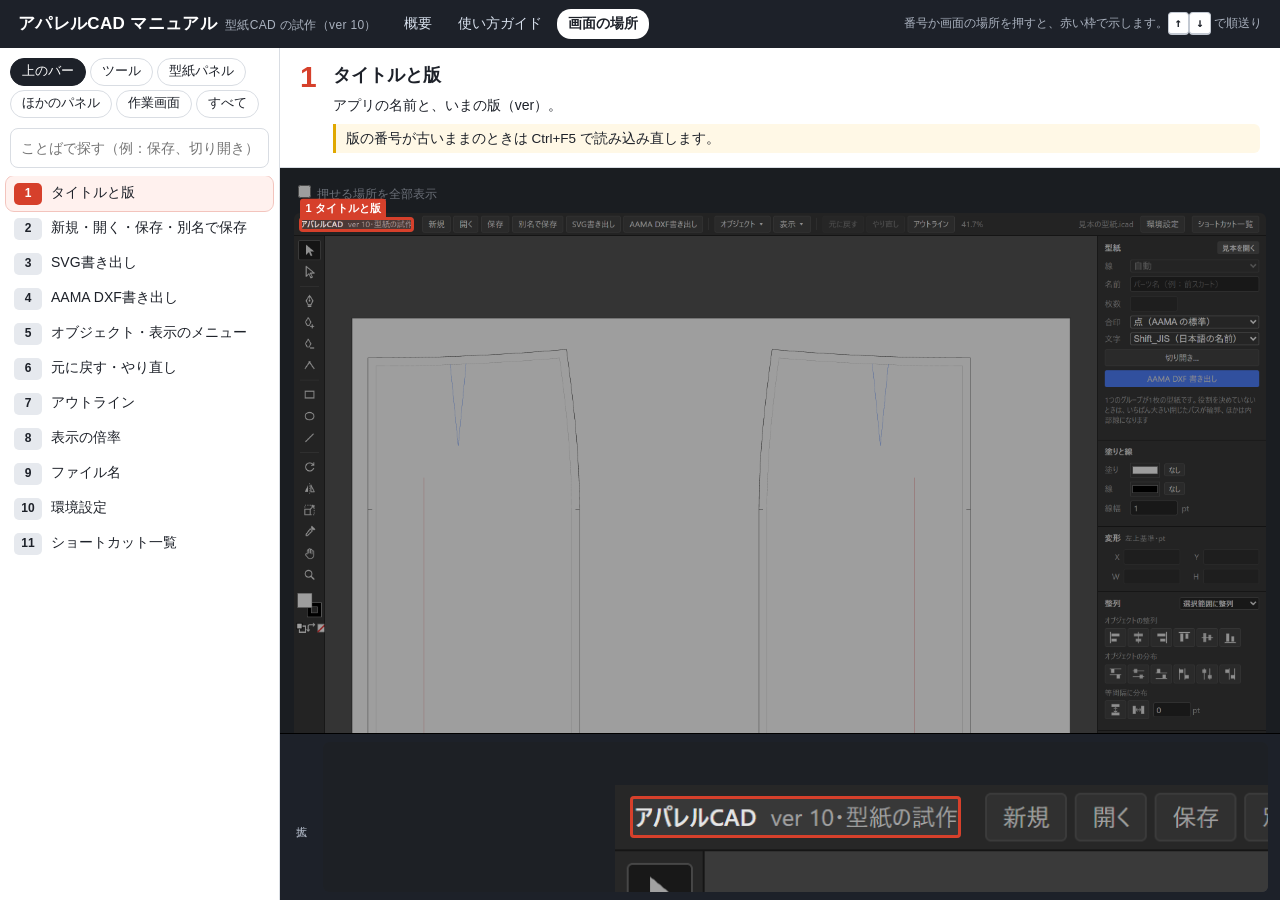
==== index.html @ fd623d96 "アパレルCAD マニュアル（概要・使い方ガイド・画面の場所）を公開 Co-Authored-By: Claude Opus 5.5 <noreply@anthropic.com>" ====
<!doctype html>
<html lang="ja">
<head>
<meta charset="utf-8">
<meta name="viewport" content="width=device-width, initial-scale=1">
<title>画面の場所｜アパレルCAD マニュアル</title>
<link rel="stylesheet" href="style.css">
<style>
html, body { height: 100%; }
body { display: flex; flex-direction: column; overflow: hidden; }
.wrap { flex: 1; display: grid; grid-template-columns: 280px minmax(0, 1fr); min-height: 0; }
.side { background: var(--panel); border-right: 1px solid var(--line); display: flex; flex-direction: column; min-height: 0; }
.cats { display: flex; flex-wrap: wrap; gap: 4px; padding: 10px 10px 6px; }
.cats button { border: 1px solid var(--line); background: #fff; border-radius: 14px; padding: 2px 11px; font: inherit; font-size: 12.5px; cursor: pointer; color: var(--ink); }
.cats button.on { background: var(--ink); color: #fff; border-color: var(--ink); }
.side input { margin: 4px 10px 8px; padding: 7px 10px; border: 1px solid var(--line); border-radius: 8px; font: inherit; font-size: 14px; }
.list { list-style: none; margin: 0; padding: 0 6px 12px; overflow: auto; flex: 1; }
.list li { display: flex; gap: 9px; align-items: flex-start; padding: 6px 8px; border-radius: 8px; cursor: pointer; font-size: 14px; line-height: 1.45; }
.list li:hover { background: #f0f2f5; }
.list li.on { background: var(--acc-soft); outline: 1px solid #f3c4bd; }
.list li .n { flex: none; min-width: 28px; height: 22px; padding: 0 4px; border-radius: 5px; background: #e6e9ee; font-size: 12px; font-weight: 800; display: flex; align-items: center; justify-content: center; margin-top: 1px; }
.list li.on .n { background: var(--acc); color: #fff; }
.list li .c { display: block; font-size: 11px; color: var(--dim); }
.main { display: flex; flex-direction: column; min-height: 0; min-width: 0; }
.detail { background: var(--panel); border-bottom: 1px solid var(--line); padding: 12px 20px; display: grid; grid-template-columns: auto minmax(0, 1fr); gap: 2px 16px; flex: none; }
.detail .no { grid-row: span 4; font-size: 30px; font-weight: 800; color: var(--acc); line-height: 1; padding-top: 2px; }
.detail h2 { margin: 0; font-size: 18px; }
.detail p { margin: 0; font-size: 14px; }
.detail .how { color: var(--dim); }
.detail .nt { font-size: 13.5px; background: var(--note); border-left: 3px solid #e0a800; padding: 3px 10px; border-radius: 0 6px 6px 0; margin-top: 4px; }
.view { flex: 1; overflow: auto; background: #2a2e35; min-height: 0; padding: 14px; }
.stage { position: relative; margin: 0 auto; max-width: 1440px; }
.stage img { display: block; width: 100%; height: auto; border-radius: 6px; user-select: none; }
.hs { position: absolute; border: 2px solid rgba(255, 255, 255, .0); border-radius: 4px; cursor: pointer; }
.stage:hover .hs, .stage.all .hs { border-color: rgba(214, 64, 43, .45); }
.hs:hover { border-color: var(--acc) !important; background: rgba(214, 64, 43, .08); }
.hs i { display: none; position: absolute; left: -2px; top: -2px; transform: translateY(-100%); background: var(--acc); color: #fff; font-style: normal; font-size: 11px; font-weight: 800; padding: 0 5px; border-radius: 3px 3px 0 0; white-space: nowrap; }
.hs:hover i, .hs.on i { display: block; }
.hs.on { border: 3px solid var(--acc) !important; background: rgba(214, 64, 43, .12); box-shadow: 0 0 0 4000px rgba(0, 0, 0, .38); z-index: 2; }
.zoom { flex: none; background: #1d2129; padding: 8px 12px; display: flex; gap: 12px; align-items: center; border-top: 1px solid #000; }
.zoom .lab { color: #aab2bf; font-size: 11px; writing-mode: vertical-rl; flex: none; }
.zoom .box { flex: 1; height: 150px; border-radius: 6px; position: relative; overflow: hidden; background: #2a2e35; }
.zoom .box img { position: absolute; max-width: none; }
.zoom .box i { position: absolute; border: 3px solid var(--acc); border-radius: 4px; box-shadow: 0 0 0 4000px rgba(0, 0, 0, .3); }
.bar { display: flex; gap: 8px; align-items: center; color: #aab2bf; font-size: 12px; margin: 0 auto 8px; max-width: 1440px; }
.bar label { cursor: pointer; }
@media (max-width: 900px) {
  body { overflow: auto; height: auto; }
  .wrap { grid-template-columns: 1fr; }
  .side { border-right: 0; border-bottom: 1px solid var(--line); max-height: 40vh; }
  .view { padding: 8px; }
  .zoom .box { height: 110px; }
}
</style>
</head>
<body>
<header class="top">
  <h1>アパレルCAD マニュアル<small>型紙CAD の試作（ver 10）</small></h1>
  <nav>
    <a href="concept.html">概要</a>
    <a href="guide.html">使い方ガイド</a>
    <a href="index.html" class="on">画面の場所</a>
  </nav>
  <span class="grow"></span>
  <span class="sub">番号か画面の場所を押すと、赤い枠で示します。<kbd>↑</kbd><kbd>↓</kbd> で順送り</span>
</header>
<div class="wrap">
  <aside class="side">
    <div class="cats" id="cats"></div>
    <input id="q" placeholder="ことばで探す（例：保存、切り開き）">
    <ol class="list" id="list"></ol>
  </aside>
  <main class="main">
    <div class="detail" id="detail"></div>
    <div class="view" id="view">
      <div class="bar"><label><input type="checkbox" id="all"> 押せる場所を全部表示</label></div>
      <div class="stage" id="stage"><img src="img/app.png" alt="アパレルCAD の画面（見本の型紙を開いたところ）"></div>
    </div>
    <div class="zoom"><span class="lab">拡大</span><div class="box" id="zoom"><img src="img/app.png" alt=""><i></i></div></div>
  </main>
</div>
<script src="shots.js"></script>
<script src="data.js"></script>
<script>
(function () {
  const $ = (id) => document.getElementById(id);
  const shot = SHOTS.app, W = shot.w, H = shot.h;
  const items = DATA.items.filter((f) => shot.r[f.r]);
  let cur = null, cat = DATA.cats[0].id;
  const esc = (s) => String(s == null ? '' : s).replace(/[&<>"]/g, (m) => ({ '&': '&amp;', '<': '&lt;', '>': '&gt;', '"': '&quot;' }[m]));
  const catName = (id) => (DATA.cats.find((c) => c.id === id) || {}).title || '';

  $('cats').innerHTML = DATA.cats.map((c) => `<button data-c="${c.id}">${esc(c.title)}</button>`).join('') + '<button data-c="*">すべて</button>';
  $('cats').onclick = (e) => { const b = e.target.closest('button'); if (!b) return; cat = b.dataset.c; $('q').value = ''; renderList(); const v = visible(); if (v.length && v.indexOf(cur) < 0) select(v[0]); };
  $('q').oninput = renderList;
  function visible() {
    const q = $('q').value.trim().toLowerCase();
    return items.filter((f) => q ? (f.name + ' ' + f.what + ' ' + (f.how || '') + ' ' + (f.note || '')).toLowerCase().includes(q) : (cat === '*' || f.cat === cat));
  }
  function renderList() {
    const q = $('q').value.trim();
    [...$('cats').children].forEach((b) => b.classList.toggle('on', b.dataset.c === cat && !q));
    $('list').innerHTML = visible().map((f) => `<li data-no="${f.no}" class="${f === cur ? 'on' : ''}"><span class="n">${f.no}</span><span>${esc(f.name)}${cat === '*' || q ? `<span class="c">${esc(catName(f.cat))}</span>` : ''}</span></li>`).join('') || '<li>見つかりません</li>';
  }
  $('list').onclick = (e) => { const li = e.target.closest('li[data-no]'); if (li) select(byNo(li.dataset.no)); };
  const byNo = (n) => items.find((f) => f.no === n);

  // 画面の上の押せる場所
  const pct = (v, d) => (v / d * 100) + '%';
  $('stage').insertAdjacentHTML('beforeend', items.map((f) => {
    const r = shot.r[f.r];
    return `<div class="hs" data-no="${f.no}" title="${f.no} ${esc(f.name)}" style="left:${pct(r[0] - 2, W)};top:${pct(r[1] - 2, H)};width:${pct(r[2] + 4, W)};height:${pct(r[3] + 4, H)}"><i>${f.no} ${esc(f.name)}</i></div>`;
  }).join(''));
  $('stage').onclick = (e) => { const h = e.target.closest('.hs'); if (h) select(byNo(h.dataset.no), false); };
  $('all').onchange = (e) => $('stage').classList.toggle('all', e.target.checked);

  function select(f, scroll = true) {
    if (!f) return;
    cur = f;
    if (cat !== '*' && f.cat !== cat && !$('q').value.trim()) cat = f.cat;
    renderList();
    const li = $('list').querySelector(`li[data-no="${f.no}"]`); if (li) li.scrollIntoView({ block: 'nearest' });
    $('detail').innerHTML = `<div class="no">${f.no}</div><h2>${esc(f.name)}</h2><p>${esc(f.what)}</p>${f.how ? `<p class="how">${esc(f.how)}</p>` : ''}${f.note ? `<p class="nt">${esc(f.note)}</p>` : ''}`;
    document.querySelectorAll('.hs').forEach((h) => h.classList.toggle('on', h.dataset.no === f.no));
    if (scroll) { const h = document.querySelector(`.hs[data-no="${f.no}"]`); if (h) h.scrollIntoView({ block: 'nearest', inline: 'nearest', behavior: 'smooth' }); }
    drawZoom(f);
  }
  // 下の拡大：選んだ場所のまわりを大きく
  function drawZoom(f) {
    const box = $('zoom'), img = box.querySelector('img'), mark = box.querySelector('i');
    const r = shot.r[f.r], bw = box.clientWidth, bh = box.clientHeight;
    const s = Math.min(3, bh / (r[3] + 60), bw / (r[2] + 80));
    const cx = r[0] + r[2] / 2, cy = r[1] + r[3] / 2;
    img.style.width = (W * s) + 'px';
    img.style.left = (bw / 2 - cx * s) + 'px'; img.style.top = (bh / 2 - cy * s) + 'px';
    Object.assign(mark.style, { left: (bw / 2 - r[2] * s / 2 - 4) + 'px', top: (bh / 2 - r[3] * s / 2 - 4) + 'px', width: (r[2] * s + 8) + 'px', height: (r[3] * s + 8) + 'px' });
  }
  window.addEventListener('resize', () => cur && drawZoom(cur));
  document.addEventListener('keydown', (e) => {
    if (e.target.tagName === 'INPUT' || !['ArrowDown', 'ArrowUp'].includes(e.key)) return;
    const v = visible(), i = v.indexOf(cur);
    const n = v[Math.max(0, Math.min(v.length - 1, i + (e.key === 'ArrowDown' ? 1 : -1)))];
    if (n) { e.preventDefault(); select(n); }
  });
  renderList();
  select(items.find((f) => f.cat === cat), false);
})();
</script>
</body>
</html>
---- style.css ----
/* アパレルCAD マニュアル 共通のデザイン */
:root {
  --bg: #f4f5f7; --panel: #fff; --line: #d9dde3; --ink: #1d2129; --dim: #5f6b7d;
  --acc: #d6402b; --acc-soft: #fff1ee; --blue: #2f6fff; --green: #0f9d58; --orange: #f08c00; --note: #fff8e6;
}
* { box-sizing: border-box; }
html, body { margin: 0; }
body { background: var(--bg); color: var(--ink); font: 15px/1.75 "Yu Gothic UI", "Hiragino Sans", "Meiryo", sans-serif; }
a { color: #1a5fd6; }
kbd { display: inline-block; min-width: 1.6em; padding: 0 6px; border: 1px solid #c3c9d2; border-bottom-width: 2px; border-radius: 4px; background: #fff; font: 600 12.5px/1.6 Consolas, "Yu Gothic UI", monospace; text-align: center; color: var(--ink); }
code { background: #eef0f3; border-radius: 4px; padding: 0 5px; font-size: .92em; }

/* 上のバー（全ページ共通） */
.top { position: sticky; top: 0; z-index: 20; display: flex; align-items: center; gap: 6px 16px; flex-wrap: wrap; padding: 9px 18px; background: #1d2129; color: #fff; }
.top h1 { margin: 0; font-size: 17px; letter-spacing: .02em; }
.top h1 small { color: #aab2bf; font-weight: 400; font-size: 12px; margin-left: 8px; }
.top nav { display: flex; gap: 4px; flex-wrap: wrap; }
.top nav a { color: #d9e2ef; text-decoration: none; font-size: 13.5px; padding: 3px 11px; border-radius: 14px; }
.top nav a:hover { background: #333a45; }
.top nav a.on { background: #fff; color: var(--ink); font-weight: 700; }
.top .grow { flex: 1; }
.top .sub { color: #aab2bf; font-size: 12px; }

/* 読み物のページ */
.doc { display: grid; grid-template-columns: 230px minmax(0, 1fr); gap: 28px; max-width: 1240px; margin: 0 auto; padding: 24px 20px 80px; }
.toc { position: sticky; top: 64px; align-self: start; max-height: calc(100vh - 84px); overflow: auto; font-size: 13.5px; }
.toc b { display: block; font-size: 12px; color: var(--dim); margin: 4px 0 6px; }
.toc a { display: block; color: var(--ink); text-decoration: none; padding: 4px 10px; border-left: 3px solid transparent; border-radius: 0 6px 6px 0; }
.toc a:hover { background: #e9ecf0; }
.toc a.on { border-left-color: var(--acc); background: var(--acc-soft); font-weight: 700; }
.toc a.sub { padding-left: 22px; font-size: 12.5px; color: var(--dim); }
article { min-width: 0; }
article > section { background: var(--panel); border: 1px solid var(--line); border-radius: 12px; padding: 26px 30px 30px; margin-bottom: 22px; }
article h2 { margin: 0 0 4px; font-size: 22px; display: flex; align-items: center; gap: 10px; }
article h2 .num { flex: none; width: 34px; height: 34px; border-radius: 50%; background: var(--acc); color: #fff; font-size: 17px; display: inline-flex; align-items: center; justify-content: center; }
article h3 { margin: 26px 0 6px; font-size: 17px; border-bottom: 2px solid #eef0f3; padding-bottom: 4px; }
article .lead { color: var(--dim); margin: 2px 0 14px; }
article p { margin: 8px 0; }
.note { background: var(--note); border-left: 4px solid #e0a800; padding: 8px 14px; border-radius: 0 8px 8px 0; margin: 12px 0; font-size: 14px; }
.tip { background: #eef6ff; border-left: 4px solid var(--blue); padding: 8px 14px; border-radius: 0 8px 8px 0; margin: 12px 0; font-size: 14px; }
table.t { border-collapse: collapse; width: 100%; margin: 10px 0; font-size: 14px; }
table.t th, table.t td { border: 1px solid var(--line); padding: 6px 10px; text-align: left; vertical-align: top; }
table.t th { background: #f0f2f5; font-weight: 700; white-space: nowrap; }
.sw { display: inline-block; width: 22px; height: 0; border-top: 3px solid; vertical-align: middle; margin-right: 6px; }
.dot { display: inline-block; width: 10px; height: 10px; border-radius: 50%; vertical-align: middle; margin-right: 6px; }

/* 手順（番号つき） */
ol.steps { list-style: none; counter-reset: s; padding: 0; margin: 12px 0; }
ol.steps > li { counter-increment: s; position: relative; padding: 2px 0 10px 42px; }
ol.steps > li::before { content: counter(s); position: absolute; left: 0; top: 2px; width: 28px; height: 28px; border-radius: 8px; background: var(--ink); color: #fff; font-weight: 800; font-size: 14px; display: flex; align-items: center; justify-content: center; }
ol.steps > li b.key { color: var(--acc); }

/* キャプチャ＋番号の枠 */
figure { margin: 16px 0 20px; }
figure .shot { position: relative; border-radius: 10px; border: 1px solid #c9ced6; background: #2a2e35; box-shadow: 0 2px 10px rgba(0, 0, 0, .08); margin-left: 12px; }
figure .shot .clip { position: absolute; inset: 0; overflow: hidden; border-radius: 10px; }
figure .shot img { position: absolute; display: block; max-width: none; user-select: none; }
figure .shot .mk { position: absolute; border: 3px solid var(--acc); border-radius: 6px; box-shadow: 0 0 0 2px rgba(255, 255, 255, .7); pointer-events: none; }
figure .shot .mk i { position: absolute; left: -3px; top: -3px; transform: translate(-50%, -50%); width: 26px; height: 26px; border-radius: 50%; background: var(--acc); color: #fff; font: 800 14px/26px "Yu Gothic UI", sans-serif; text-align: center; font-style: normal; box-shadow: 0 1px 4px rgba(0, 0, 0, .35); }
figure figcaption { font-size: 13.5px; color: var(--dim); margin-top: 8px; }
figure figcaption ol { margin: 6px 0 0; padding-left: 0; list-style: none; }
figure figcaption li { margin: 2px 0; color: var(--ink); }
figure figcaption li span.n { display: inline-block; width: 20px; height: 20px; border-radius: 50%; background: var(--acc); color: #fff; font-size: 12px; font-weight: 800; text-align: center; line-height: 20px; margin-right: 6px; }
.pair { display: grid; grid-template-columns: 1fr 1fr; gap: 16px; }
.pair figure { margin: 8px 0; }
svg.dia { display: block; width: 100%; height: auto; }
.zoomable { cursor: zoom-in; }
.lightbox { position: fixed; inset: 0; background: rgba(15, 18, 24, .88); z-index: 50; display: flex; align-items: center; justify-content: center; padding: 20px; cursor: zoom-out; }
.lightbox img { max-width: 100%; max-height: 100%; border-radius: 8px; }

@media (max-width: 900px) {
  body { font-size: 15px; }
  .doc { grid-template-columns: 1fr; padding: 14px 12px 60px; gap: 10px; }
  .toc { position: static; max-height: none; background: var(--panel); border: 1px solid var(--line); border-radius: 10px; padding: 8px; }
  .toc a.sub { display: none; }
  article > section { padding: 18px 16px 20px; }
  article h2 { font-size: 19px; }
  .pair { grid-template-columns: 1fr; }
  table.t { font-size: 13px; }
  .top .sub { display: none; }
}
@media print {
  .top, .toc { display: none; }
  body { background: #fff; }
  .doc { display: block; padding: 0; }
  article > section { border: 0; padding: 0; page-break-after: always; }
}
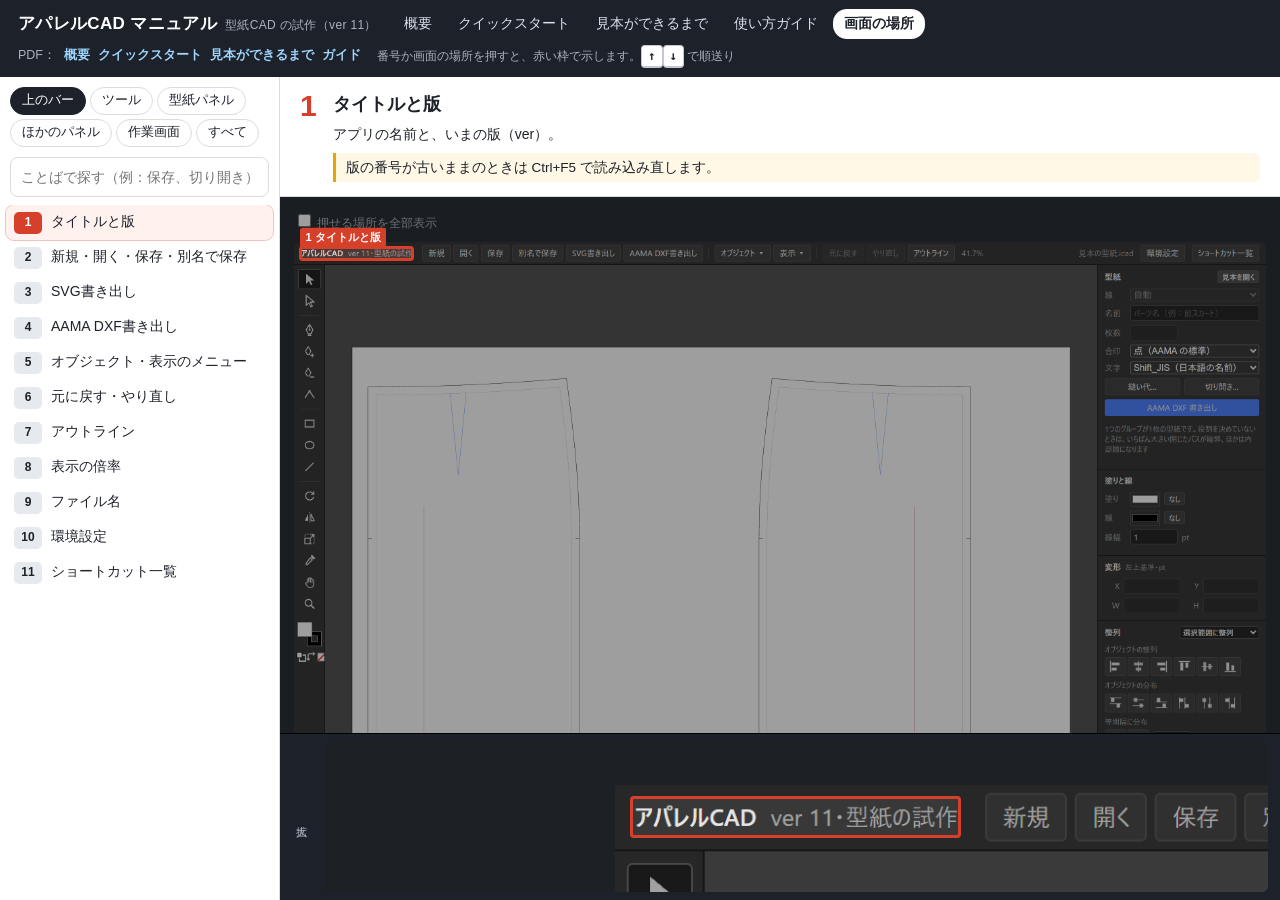
==== commit b9330c02: "「見本ができるまで」とクイックスタート、PDF 4 つを追加。見本を開くリンク Co-Authored-By: Claude Opus 5.5 <noreply@anthropic.com>" ====
--- a/index.html
+++ b/index.html
@@ -4,7 +4,7 @@
 <meta charset="utf-8">
 <meta name="viewport" content="width=device-width, initial-scale=1">
 <title>画面の場所｜アパレルCAD マニュアル</title>
-<link rel="stylesheet" href="style.css">
+<link rel="stylesheet" href="style.css?v=13">
 <style>
 html, body { height: 100%; }
 body { display: flex; flex-direction: column; overflow: hidden; }
@@ -44,7 +44,7 @@
 .zoom .box i { position: absolute; border: 3px solid var(--acc); border-radius: 4px; box-shadow: 0 0 0 4000px rgba(0, 0, 0, .3); }
 .bar { display: flex; gap: 8px; align-items: center; color: #aab2bf; font-size: 12px; margin: 0 auto 8px; max-width: 1440px; }
 .bar label { cursor: pointer; }
-@media (max-width: 900px) {
+@media screen and (max-width: 900px) {
   body { overflow: auto; height: auto; }
   .wrap { grid-template-columns: 1fr; }
   .side { border-right: 0; border-bottom: 1px solid var(--line); max-height: 40vh; }
@@ -55,13 +55,16 @@
 </head>
 <body>
 <header class="top">
-  <h1>アパレルCAD マニュアル<small>型紙CAD の試作（ver 10）</small></h1>
+  <h1>アパレルCAD マニュアル<small>型紙CAD の試作（ver 11）</small></h1>
   <nav>
     <a href="concept.html">概要</a>
+    <a href="quickstart.html">クイックスタート</a>
+    <a href="tutorial.html">見本ができるまで</a>
     <a href="guide.html">使い方ガイド</a>
     <a href="index.html" class="on">画面の場所</a>
   </nav>
   <span class="grow"></span>
+  <span class="pdfs">PDF：<a href="concept.pdf" target="_blank">概要</a><a href="quickstart.pdf" target="_blank">クイックスタート</a><a href="tutorial.pdf" target="_blank">見本ができるまで</a><a href="guide.pdf" target="_blank">ガイド</a></span>
   <span class="sub">番号か画面の場所を押すと、赤い枠で示します。<kbd>↑</kbd><kbd>↓</kbd> で順送り</span>
 </header>
 <div class="wrap">
@@ -79,8 +82,8 @@
     <div class="zoom"><span class="lab">拡大</span><div class="box" id="zoom"><img src="img/app.png" alt=""><i></i></div></div>
   </main>
 </div>
-<script src="shots.js"></script>
-<script src="data.js"></script>
+<script src="shots.js?v=13"></script>
+<script src="data.js?v=13"></script>
 <script>
 (function () {
   const $ = (id) => document.getElementById(id);
--- a/style.css
+++ b/style.css
@@ -20,6 +20,9 @@
 .top nav a.on { background: #fff; color: var(--ink); font-weight: 700; }
 .top .grow { flex: 1; }
 .top .sub { color: #aab2bf; font-size: 12px; }
+.top .pdfs { color: #aab2bf; font-size: 12.5px; }
+.top .pdfs a { color: #9fd6ff; font-weight: 700; text-decoration: none; margin-left: 8px; }
+.top .pdfs a:hover { text-decoration: underline; }
 
 /* 読み物のページ */
 .doc { display: grid; grid-template-columns: 230px minmax(0, 1fr); gap: 28px; max-width: 1240px; margin: 0 auto; padding: 24px 20px 80px; }
@@ -68,7 +71,7 @@
 .lightbox { position: fixed; inset: 0; background: rgba(15, 18, 24, .88); z-index: 50; display: flex; align-items: center; justify-content: center; padding: 20px; cursor: zoom-out; }
 .lightbox img { max-width: 100%; max-height: 100%; border-radius: 8px; }
 
-@media (max-width: 900px) {
+@media screen and (max-width: 900px) {
   body { font-size: 15px; }
   .doc { grid-template-columns: 1fr; padding: 14px 12px 60px; gap: 10px; }
   .toc { position: static; max-height: none; background: var(--panel); border: 1px solid var(--line); border-radius: 10px; padding: 8px; }
@@ -80,8 +83,12 @@
   .top .sub { display: none; }
 }
 @media print {
+  @page { size: A4; margin: 12mm; }
   .top, .toc { display: none; }
   body { background: #fff; }
   .doc { display: block; padding: 0; }
-  article > section { border: 0; padding: 0; page-break-after: always; }
+  article > section { border: 0; padding: 0 0 6mm; margin: 0; }
+  figure, table.t, svg.dia, .note, .tip, ol.steps > li { break-inside: avoid; }
+  article h2, article h3 { break-after: avoid; }
+  body { font-size: 10.5pt; }
 }
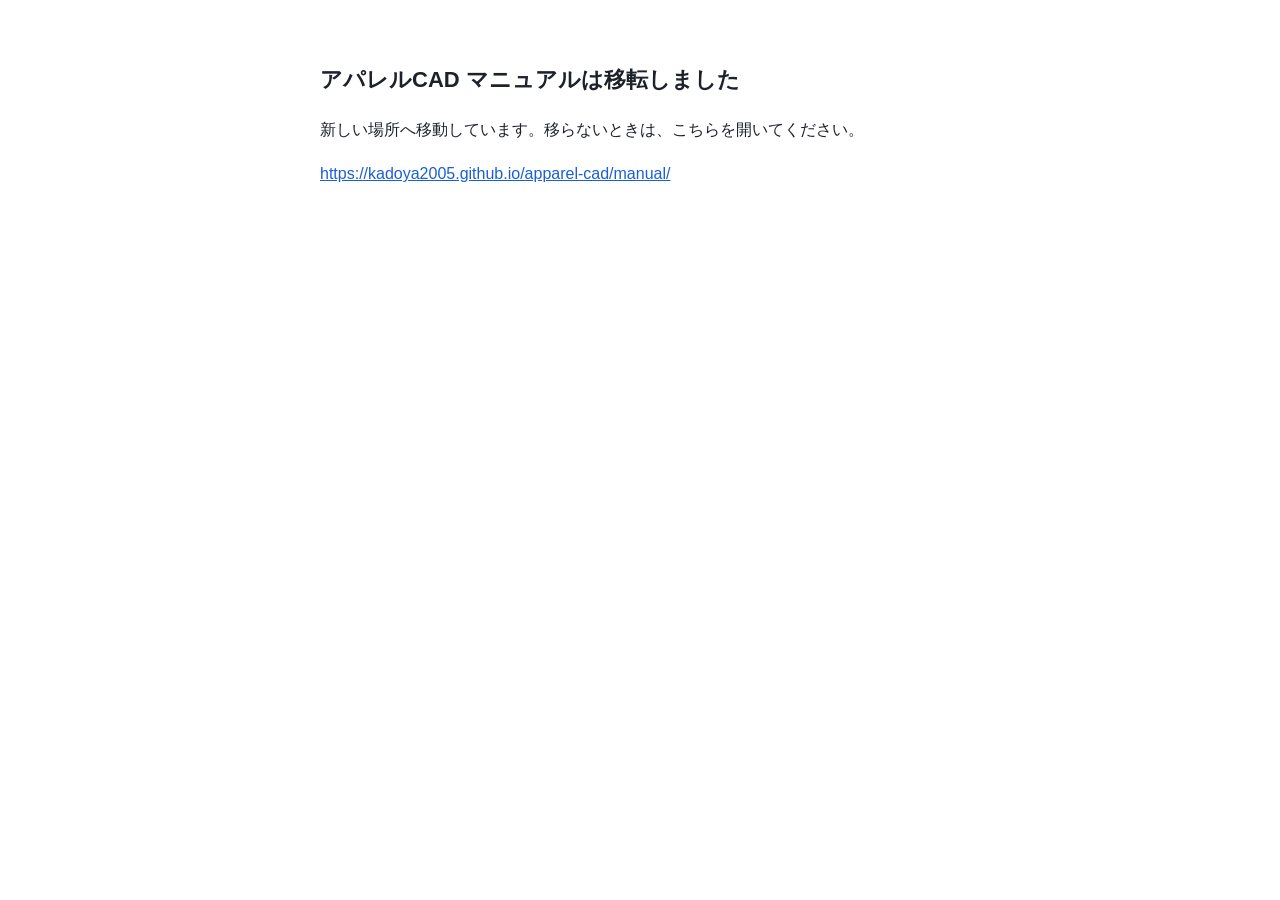
==== commit 0296934d: "マニュアルを apparel-cad/manual/ に移したので、ここは転送ページだけにする Co-Authored-By: Claude Opus 5.5 <noreply@anthropic.c" ====
--- a/index.html
+++ b/index.html
@@ -3,151 +3,14 @@
 <head>
 <meta charset="utf-8">
 <meta name="viewport" content="width=device-width, initial-scale=1">
-<title>画面の場所｜アパレルCAD マニュアル</title>
-<link rel="stylesheet" href="style.css?v=13">
-<style>
-html, body { height: 100%; }
-body { display: flex; flex-direction: column; overflow: hidden; }
-.wrap { flex: 1; display: grid; grid-template-columns: 280px minmax(0, 1fr); min-height: 0; }
-.side { background: var(--panel); border-right: 1px solid var(--line); display: flex; flex-direction: column; min-height: 0; }
-.cats { display: flex; flex-wrap: wrap; gap: 4px; padding: 10px 10px 6px; }
-.cats button { border: 1px solid var(--line); background: #fff; border-radius: 14px; padding: 2px 11px; font: inherit; font-size: 12.5px; cursor: pointer; color: var(--ink); }
-.cats button.on { background: var(--ink); color: #fff; border-color: var(--ink); }
-.side input { margin: 4px 10px 8px; padding: 7px 10px; border: 1px solid var(--line); border-radius: 8px; font: inherit; font-size: 14px; }
-.list { list-style: none; margin: 0; padding: 0 6px 12px; overflow: auto; flex: 1; }
-.list li { display: flex; gap: 9px; align-items: flex-start; padding: 6px 8px; border-radius: 8px; cursor: pointer; font-size: 14px; line-height: 1.45; }
-.list li:hover { background: #f0f2f5; }
-.list li.on { background: var(--acc-soft); outline: 1px solid #f3c4bd; }
-.list li .n { flex: none; min-width: 28px; height: 22px; padding: 0 4px; border-radius: 5px; background: #e6e9ee; font-size: 12px; font-weight: 800; display: flex; align-items: center; justify-content: center; margin-top: 1px; }
-.list li.on .n { background: var(--acc); color: #fff; }
-.list li .c { display: block; font-size: 11px; color: var(--dim); }
-.main { display: flex; flex-direction: column; min-height: 0; min-width: 0; }
-.detail { background: var(--panel); border-bottom: 1px solid var(--line); padding: 12px 20px; display: grid; grid-template-columns: auto minmax(0, 1fr); gap: 2px 16px; flex: none; }
-.detail .no { grid-row: span 4; font-size: 30px; font-weight: 800; color: var(--acc); line-height: 1; padding-top: 2px; }
-.detail h2 { margin: 0; font-size: 18px; }
-.detail p { margin: 0; font-size: 14px; }
-.detail .how { color: var(--dim); }
-.detail .nt { font-size: 13.5px; background: var(--note); border-left: 3px solid #e0a800; padding: 3px 10px; border-radius: 0 6px 6px 0; margin-top: 4px; }
-.view { flex: 1; overflow: auto; background: #2a2e35; min-height: 0; padding: 14px; }
-.stage { position: relative; margin: 0 auto; max-width: 1440px; }
-.stage img { display: block; width: 100%; height: auto; border-radius: 6px; user-select: none; }
-.hs { position: absolute; border: 2px solid rgba(255, 255, 255, .0); border-radius: 4px; cursor: pointer; }
-.stage:hover .hs, .stage.all .hs { border-color: rgba(214, 64, 43, .45); }
-.hs:hover { border-color: var(--acc) !important; background: rgba(214, 64, 43, .08); }
-.hs i { display: none; position: absolute; left: -2px; top: -2px; transform: translateY(-100%); background: var(--acc); color: #fff; font-style: normal; font-size: 11px; font-weight: 800; padding: 0 5px; border-radius: 3px 3px 0 0; white-space: nowrap; }
-.hs:hover i, .hs.on i { display: block; }
-.hs.on { border: 3px solid var(--acc) !important; background: rgba(214, 64, 43, .12); box-shadow: 0 0 0 4000px rgba(0, 0, 0, .38); z-index: 2; }
-.zoom { flex: none; background: #1d2129; padding: 8px 12px; display: flex; gap: 12px; align-items: center; border-top: 1px solid #000; }
-.zoom .lab { color: #aab2bf; font-size: 11px; writing-mode: vertical-rl; flex: none; }
-.zoom .box { flex: 1; height: 150px; border-radius: 6px; position: relative; overflow: hidden; background: #2a2e35; }
-.zoom .box img { position: absolute; max-width: none; }
-.zoom .box i { position: absolute; border: 3px solid var(--acc); border-radius: 4px; box-shadow: 0 0 0 4000px rgba(0, 0, 0, .3); }
-.bar { display: flex; gap: 8px; align-items: center; color: #aab2bf; font-size: 12px; margin: 0 auto 8px; max-width: 1440px; }
-.bar label { cursor: pointer; }
-@media screen and (max-width: 900px) {
-  body { overflow: auto; height: auto; }
-  .wrap { grid-template-columns: 1fr; }
-  .side { border-right: 0; border-bottom: 1px solid var(--line); max-height: 40vh; }
-  .view { padding: 8px; }
-  .zoom .box { height: 110px; }
-}
-</style>
+<title>アパレルCAD マニュアル（移転しました）</title>
+<script src="/apparel-cad-manual/redirect.js"></script>
+<meta http-equiv="refresh" content="3;url=https://kadoya2005.github.io/apparel-cad/manual/">
+<style>body{font:16px/1.8 "Yu Gothic UI","Hiragino Sans","Meiryo",sans-serif;max-width:640px;margin:60px auto;padding:0 20px;color:#1d2129}a{color:#1a5fd6}</style>
 </head>
 <body>
-<header class="top">
-  <h1>アパレルCAD マニュアル<small>型紙CAD の試作（ver 11）</small></h1>
-  <nav>
-    <a href="concept.html">概要</a>
-    <a href="quickstart.html">クイックスタート</a>
-    <a href="tutorial.html">見本ができるまで</a>
-    <a href="guide.html">使い方ガイド</a>
-    <a href="index.html" class="on">画面の場所</a>
-  </nav>
-  <span class="grow"></span>
-  <span class="pdfs">PDF：<a href="concept.pdf" target="_blank">概要</a><a href="quickstart.pdf" target="_blank">クイックスタート</a><a href="tutorial.pdf" target="_blank">見本ができるまで</a><a href="guide.pdf" target="_blank">ガイド</a></span>
-  <span class="sub">番号か画面の場所を押すと、赤い枠で示します。<kbd>↑</kbd><kbd>↓</kbd> で順送り</span>
-</header>
-<div class="wrap">
-  <aside class="side">
-    <div class="cats" id="cats"></div>
-    <input id="q" placeholder="ことばで探す（例：保存、切り開き）">
-    <ol class="list" id="list"></ol>
-  </aside>
-  <main class="main">
-    <div class="detail" id="detail"></div>
-    <div class="view" id="view">
-      <div class="bar"><label><input type="checkbox" id="all"> 押せる場所を全部表示</label></div>
-      <div class="stage" id="stage"><img src="img/app.png" alt="アパレルCAD の画面（見本の型紙を開いたところ）"></div>
-    </div>
-    <div class="zoom"><span class="lab">拡大</span><div class="box" id="zoom"><img src="img/app.png" alt=""><i></i></div></div>
-  </main>
-</div>
-<script src="shots.js?v=13"></script>
-<script src="data.js?v=13"></script>
-<script>
-(function () {
-  const $ = (id) => document.getElementById(id);
-  const shot = SHOTS.app, W = shot.w, H = shot.h;
-  const items = DATA.items.filter((f) => shot.r[f.r]);
-  let cur = null, cat = DATA.cats[0].id;
-  const esc = (s) => String(s == null ? '' : s).replace(/[&<>"]/g, (m) => ({ '&': '&amp;', '<': '&lt;', '>': '&gt;', '"': '&quot;' }[m]));
-  const catName = (id) => (DATA.cats.find((c) => c.id === id) || {}).title || '';
-
-  $('cats').innerHTML = DATA.cats.map((c) => `<button data-c="${c.id}">${esc(c.title)}</button>`).join('') + '<button data-c="*">すべて</button>';
-  $('cats').onclick = (e) => { const b = e.target.closest('button'); if (!b) return; cat = b.dataset.c; $('q').value = ''; renderList(); const v = visible(); if (v.length && v.indexOf(cur) < 0) select(v[0]); };
-  $('q').oninput = renderList;
-  function visible() {
-    const q = $('q').value.trim().toLowerCase();
-    return items.filter((f) => q ? (f.name + ' ' + f.what + ' ' + (f.how || '') + ' ' + (f.note || '')).toLowerCase().includes(q) : (cat === '*' || f.cat === cat));
-  }
-  function renderList() {
-    const q = $('q').value.trim();
-    [...$('cats').children].forEach((b) => b.classList.toggle('on', b.dataset.c === cat && !q));
-    $('list').innerHTML = visible().map((f) => `<li data-no="${f.no}" class="${f === cur ? 'on' : ''}"><span class="n">${f.no}</span><span>${esc(f.name)}${cat === '*' || q ? `<span class="c">${esc(catName(f.cat))}</span>` : ''}</span></li>`).join('') || '<li>見つかりません</li>';
-  }
-  $('list').onclick = (e) => { const li = e.target.closest('li[data-no]'); if (li) select(byNo(li.dataset.no)); };
-  const byNo = (n) => items.find((f) => f.no === n);
-
-  // 画面の上の押せる場所
-  const pct = (v, d) => (v / d * 100) + '%';
-  $('stage').insertAdjacentHTML('beforeend', items.map((f) => {
-    const r = shot.r[f.r];
-    return `<div class="hs" data-no="${f.no}" title="${f.no} ${esc(f.name)}" style="left:${pct(r[0] - 2, W)};top:${pct(r[1] - 2, H)};width:${pct(r[2] + 4, W)};height:${pct(r[3] + 4, H)}"><i>${f.no} ${esc(f.name)}</i></div>`;
-  }).join(''));
-  $('stage').onclick = (e) => { const h = e.target.closest('.hs'); if (h) select(byNo(h.dataset.no), false); };
-  $('all').onchange = (e) => $('stage').classList.toggle('all', e.target.checked);
-
-  function select(f, scroll = true) {
-    if (!f) return;
-    cur = f;
-    if (cat !== '*' && f.cat !== cat && !$('q').value.trim()) cat = f.cat;
-    renderList();
-    const li = $('list').querySelector(`li[data-no="${f.no}"]`); if (li) li.scrollIntoView({ block: 'nearest' });
-    $('detail').innerHTML = `<div class="no">${f.no}</div><h2>${esc(f.name)}</h2><p>${esc(f.what)}</p>${f.how ? `<p class="how">${esc(f.how)}</p>` : ''}${f.note ? `<p class="nt">${esc(f.note)}</p>` : ''}`;
-    document.querySelectorAll('.hs').forEach((h) => h.classList.toggle('on', h.dataset.no === f.no));
-    if (scroll) { const h = document.querySelector(`.hs[data-no="${f.no}"]`); if (h) h.scrollIntoView({ block: 'nearest', inline: 'nearest', behavior: 'smooth' }); }
-    drawZoom(f);
-  }
-  // 下の拡大：選んだ場所のまわりを大きく
-  function drawZoom(f) {
-    const box = $('zoom'), img = box.querySelector('img'), mark = box.querySelector('i');
-    const r = shot.r[f.r], bw = box.clientWidth, bh = box.clientHeight;
-    const s = Math.min(3, bh / (r[3] + 60), bw / (r[2] + 80));
-    const cx = r[0] + r[2] / 2, cy = r[1] + r[3] / 2;
-    img.style.width = (W * s) + 'px';
-    img.style.left = (bw / 2 - cx * s) + 'px'; img.style.top = (bh / 2 - cy * s) + 'px';
-    Object.assign(mark.style, { left: (bw / 2 - r[2] * s / 2 - 4) + 'px', top: (bh / 2 - r[3] * s / 2 - 4) + 'px', width: (r[2] * s + 8) + 'px', height: (r[3] * s + 8) + 'px' });
-  }
-  window.addEventListener('resize', () => cur && drawZoom(cur));
-  document.addEventListener('keydown', (e) => {
-    if (e.target.tagName === 'INPUT' || !['ArrowDown', 'ArrowUp'].includes(e.key)) return;
-    const v = visible(), i = v.indexOf(cur);
-    const n = v[Math.max(0, Math.min(v.length - 1, i + (e.key === 'ArrowDown' ? 1 : -1)))];
-    if (n) { e.preventDefault(); select(n); }
-  });
-  renderList();
-  select(items.find((f) => f.cat === cat), false);
-})();
-</script>
+<h1 style="font-size:22px">アパレルCAD マニュアルは移転しました</h1>
+<p>新しい場所へ移動しています。移らないときは、こちらを開いてください。</p>
+<p><a href="https://kadoya2005.github.io/apparel-cad/manual/">https://kadoya2005.github.io/apparel-cad/manual/</a></p>
 </body>
 </html>
